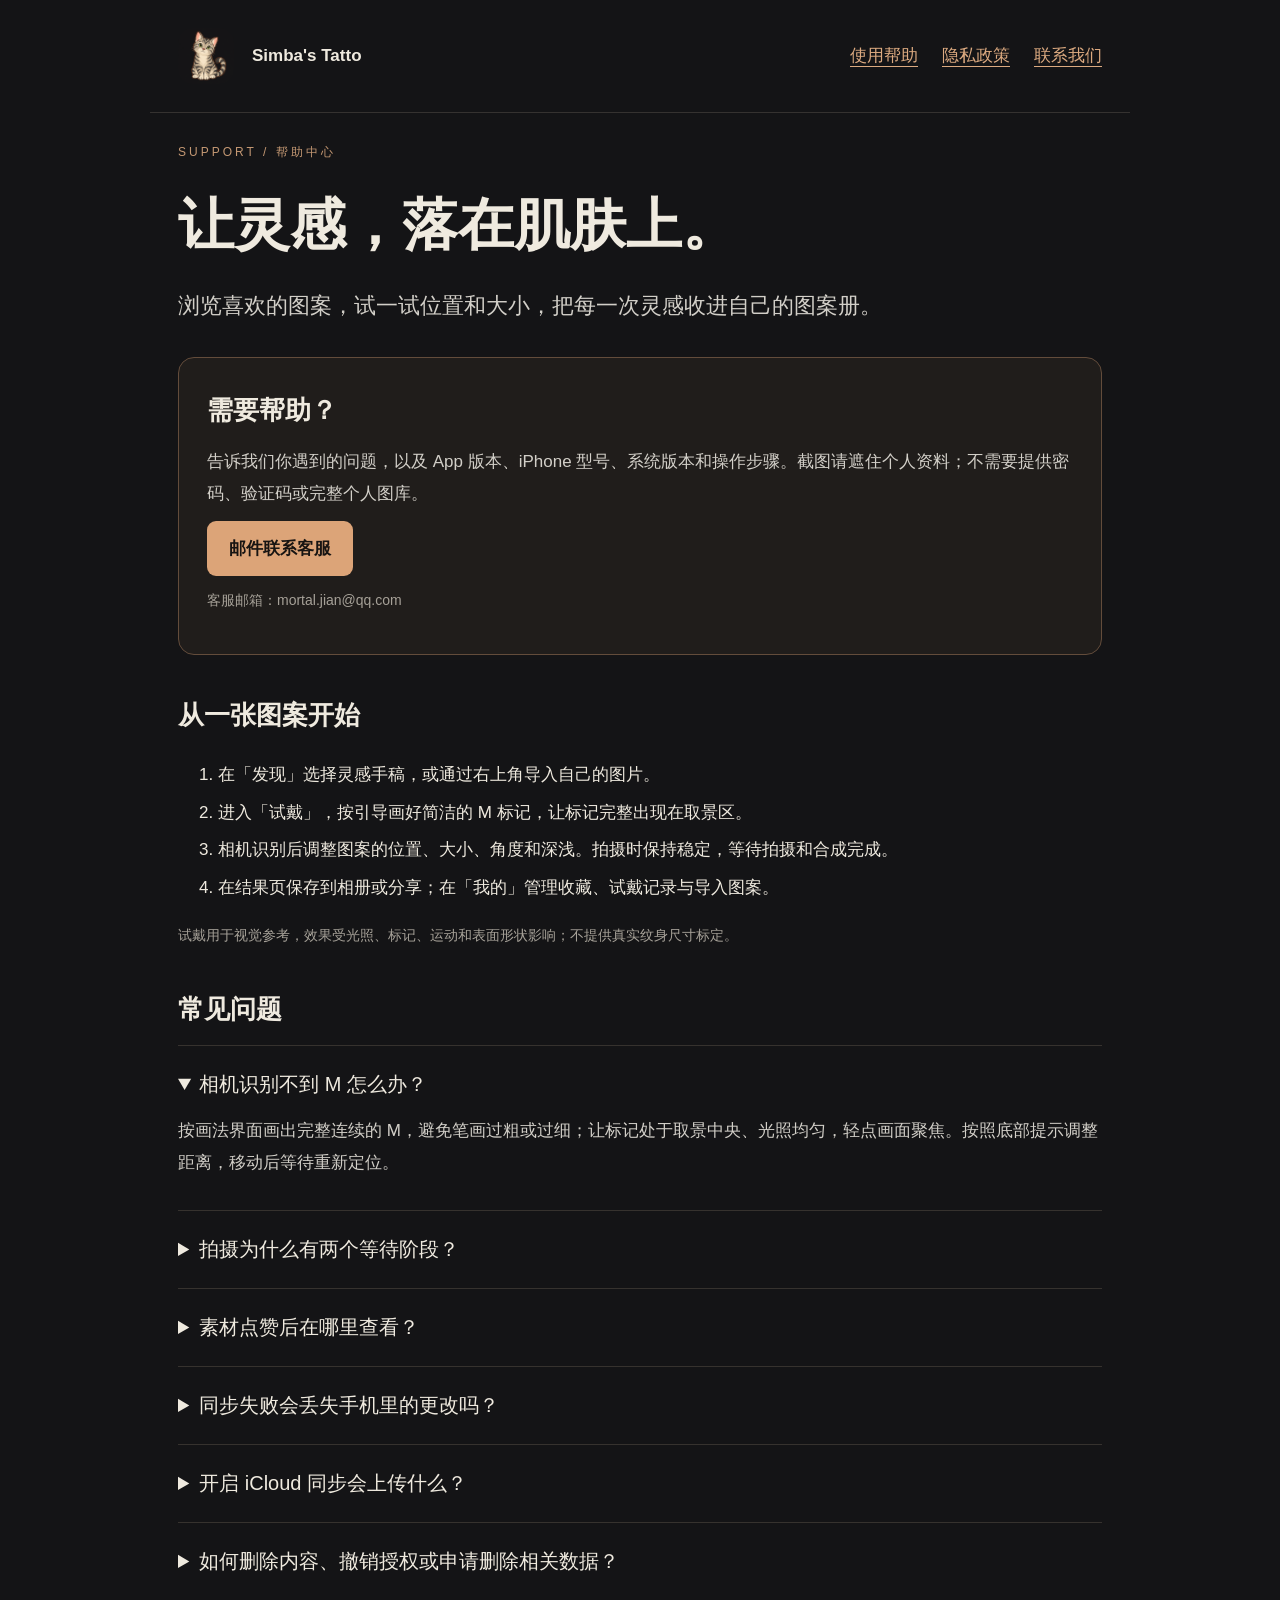
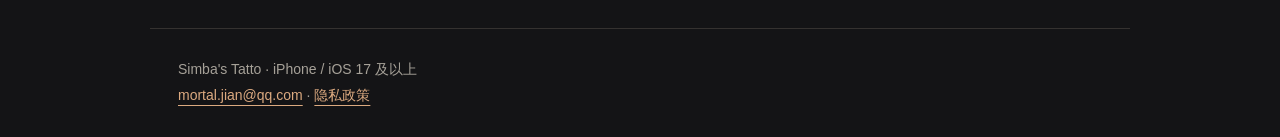
==== index.html @ 1a23ddd2 "Publish Simba's Tatto support and privacy pages for App Store review." ====
<!doctype html>
<html lang="zh-CN"><head><meta charset="utf-8"><meta name="viewport" content="width=device-width,initial-scale=1"><title>使用帮助 · Simba's Tatto</title><meta name="description" content="Simba's Tatto 的试戴帮助、图案管理、同步说明与客服联系方式。"><link rel="stylesheet" href="style.css"><link rel="icon" href="assets/icon.png"></head><body>
<header><img src="assets/icon.png" alt="Simba 狸花猫标志"><strong>Simba's Tatto</strong><nav aria-label="网站导航"><a href="index.html">使用帮助</a><a href="privacy.html">隐私政策</a><a href="mailto:mortal.jian@qq.com">联系我们</a></nav></header>
<main><div class="eyebrow">SUPPORT / 帮助中心</div><h1>让灵感，落在肌肤上。</h1><p class="lead">浏览喜欢的图案，试一试位置和大小，把每一次灵感收进自己的图案册。</p>
<div class="contact"><h2 style="margin-top:0">需要帮助？</h2><p>告诉我们你遇到的问题，以及 App 版本、iPhone 型号、系统版本和操作步骤。截图请遮住个人资料；不需要提供密码、验证码或完整个人图库。</p><a class="button" href="mailto:mortal.jian@qq.com?subject=Simba%27s%20Tatto%20使用反馈">邮件联系客服</a><p class="small">客服邮箱：mortal.jian@qq.com</p></div>
<h2>从一张图案开始</h2><ol><li>在「发现」选择灵感手稿，或通过右上角导入自己的图片。</li><li>进入「试戴」，按引导画好简洁的 M 标记，让标记完整出现在取景区。</li><li>相机识别后调整图案的位置、大小、角度和深浅。拍摄时保持稳定，等待拍摄和合成完成。</li><li>在结果页保存到相册或分享；在「我的」管理收藏、试戴记录与导入图案。</li></ol><p class="small">试戴用于视觉参考，效果受光照、标记、运动和表面形状影响；不提供真实纹身尺寸标定。</p>
<h2>常见问题</h2><div class="faq">
<details open><summary>相机识别不到 M 怎么办？</summary><p>按画法界面画出完整连续的 M，避免笔画过粗或过细；让标记处于取景中央、光照均匀，轻点画面聚焦。按照底部提示调整距离，移动后等待重新定位。</p></details>
<details><summary>拍摄为什么有两个等待阶段？</summary><p>「拍摄中」会取三张照片，请保持手机和标记稳定；「合成中」会处理图案效果。完成后进入结果页；如果出现失败提示，按提示重试。</p></details>
<details><summary>素材点赞后在哪里查看？</summary><p>点赞成功的素材会进入「我的 → 收藏图案」，与灵感手稿收藏一起展示。「我的图案」只显示你主动导入的图片。</p></details>
<details><summary>同步失败会丢失手机里的更改吗？</summary><p>失败时手机上的更改会保留。检查网络、App 的 Apple 登录以及手机的 iCloud 状态，再点「立即同步」。不同设备需使用匹配的账号并开启同步；暂停不会删除已经保存的内容。</p></details>
<details><summary>开启 iCloud 同步会上传什么？</summary><p>开启时会说明并确认收藏、导入图案、试戴照片与记录、Apple 提供的基本资料及小游戏最高分等内容的同步与管理员审核用途。素材浏览历史另按手机 iCloud 账号同步。详情请阅读<a href="privacy.html">隐私政策</a>。</p></details>
<details><summary>如何删除内容、撤销授权或申请删除相关数据？</summary><p>在 App 的图案或试戴记录列表长按删除；开启同步时，删除操作会同步到其他设备。你可以暂停同步或退出 App 登录，也可在 Apple 账号设置中撤销授权。暂停、退出、撤销授权或卸载不等于删除已有云端内容。如需申请查询、更正或删除由维护者处理的资料，请邮件联系。</p></details>
</div></main><footer>Simba's Tatto · iPhone / iOS 17 及以上<br><a href="mailto:mortal.jian@qq.com">mortal.jian@qq.com</a> · <a href="privacy.html">隐私政策</a></footer></body></html>
---- style.css ----
*{box-sizing:border-box}body{margin:0;background:#141416;color:#efeadf;font:17px/1.85 -apple-system,BlinkMacSystemFont,"PingFang SC",sans-serif}a{color:#dcaa80;text-underline-offset:5px}header,main,footer{max-width:980px;margin:auto;padding:28px}header{display:flex;gap:18px;align-items:center;border-bottom:1px solid #353230}header img{width:56px;height:56px;border-radius:14px}nav{margin-left:auto;display:flex;gap:24px}h1{font-size:clamp(34px,6vw,56px);line-height:1.2;margin:28px 0}h2{font-size:26px;margin:36px 0 12px}h3{font-size:19px}p{margin:12px 0;color:#d2cfc8}.eyebrow{font-size:12px;letter-spacing:3px;color:#c49873}.lead{font-size:22px;max-width:730px}.contact{border:1px solid #634c3b;background:#201d1b;padding:28px;border-radius:16px;margin:30px 0}.button{display:inline-block;background:#dca478;color:#171412;border-radius:9px;padding:12px 22px;text-decoration:none;font-weight:600}.faq details{border-top:1px solid #36322e;padding:20px 0}summary{cursor:pointer;font-size:20px}.small{font-size:14px;color:#a6a198}footer{border-top:1px solid #353230;font-size:14px;color:#a6a198}li{padding:3px 0}.contents{display:flex;gap:10px 22px;flex-wrap:wrap;margin:24px 0}section{scroll-margin-top:20px}@media(max-width:600px){header,main,footer{padding:22px}header{flex-wrap:wrap}nav{width:100%;margin:0}h1{font-size:36px}.contact{padding:22px}}
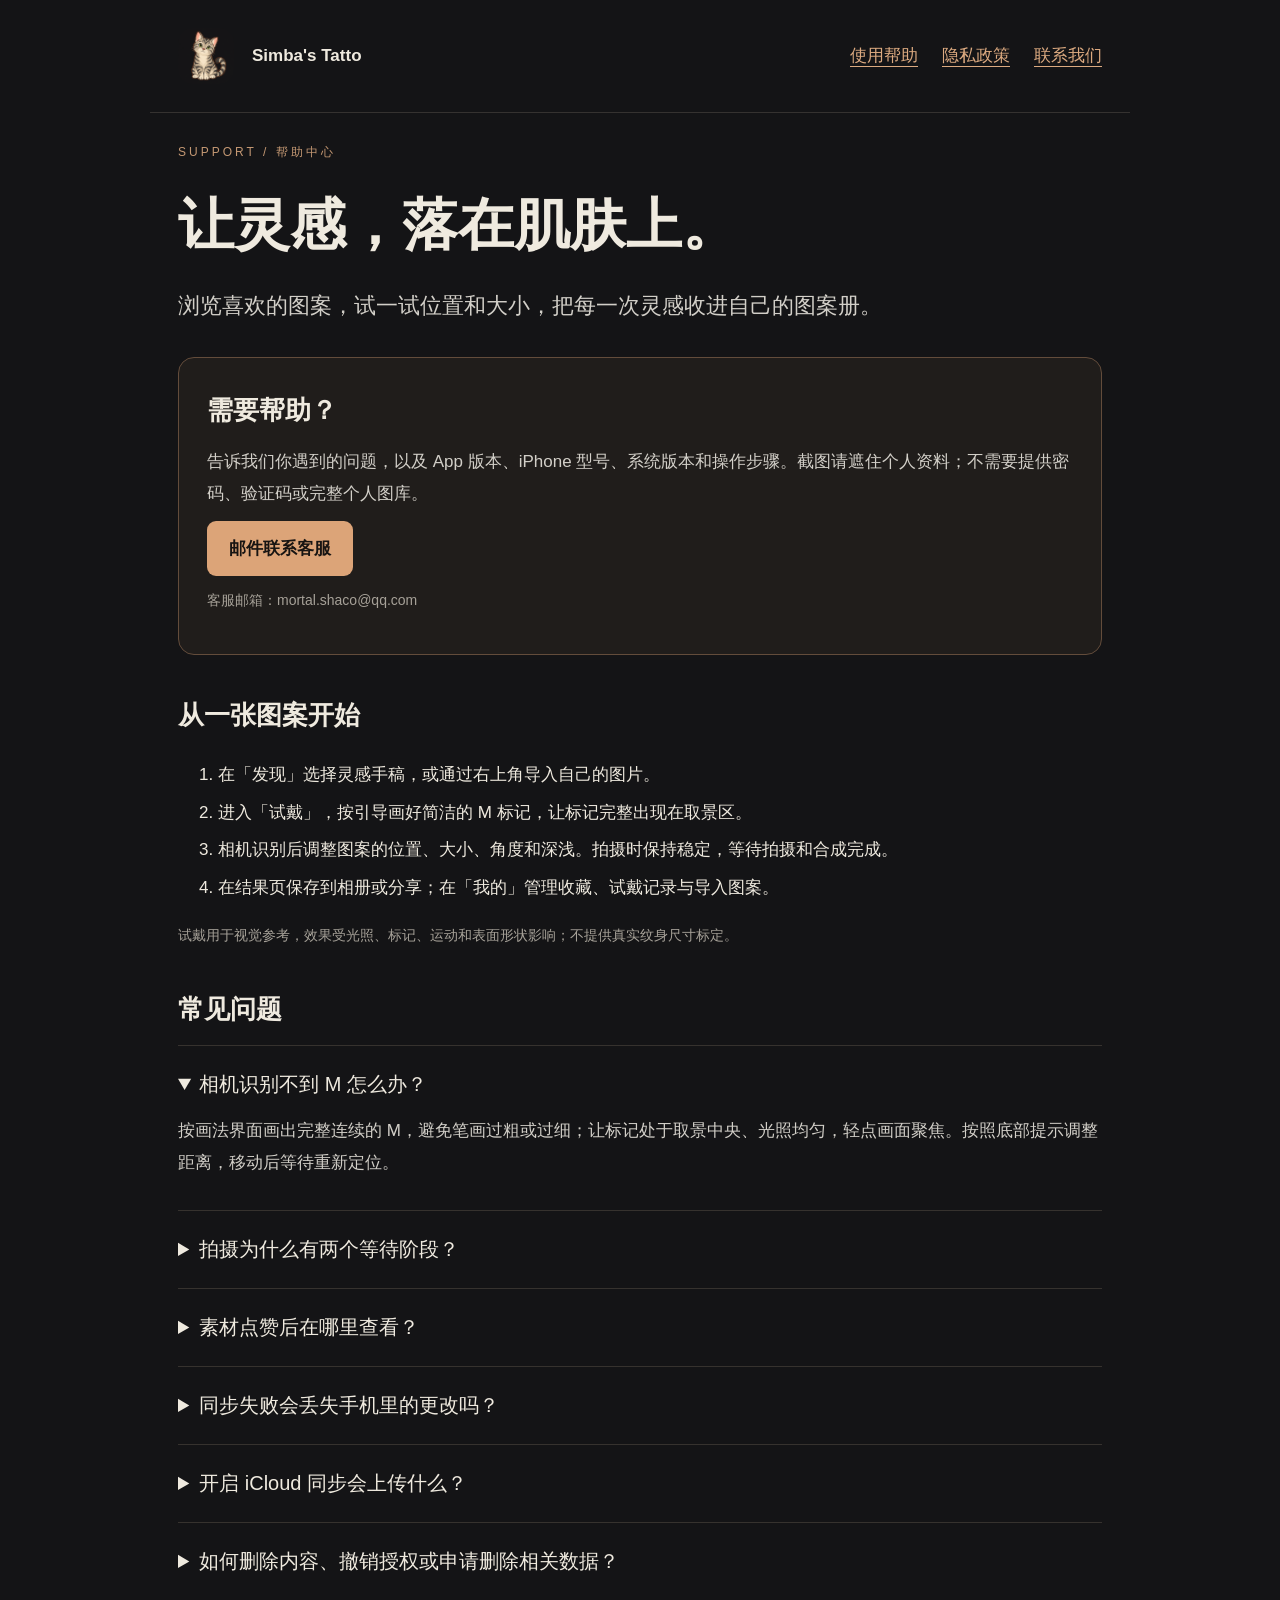
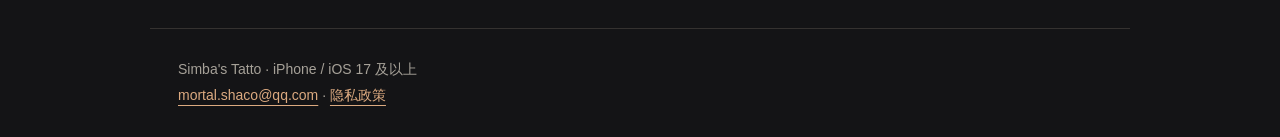
==== commit 6f2057bb: "Update support and privacy contact email" ====
--- a/index.html
+++ b/index.html
@@ -1,8 +1,8 @@
 <!doctype html>
 <html lang="zh-CN"><head><meta charset="utf-8"><meta name="viewport" content="width=device-width,initial-scale=1"><title>使用帮助 · Simba's Tatto</title><meta name="description" content="Simba's Tatto 的试戴帮助、图案管理、同步说明与客服联系方式。"><link rel="stylesheet" href="style.css"><link rel="icon" href="assets/icon.png"></head><body>
-<header><img src="assets/icon.png" alt="Simba 狸花猫标志"><strong>Simba's Tatto</strong><nav aria-label="网站导航"><a href="index.html">使用帮助</a><a href="privacy.html">隐私政策</a><a href="mailto:mortal.jian@qq.com">联系我们</a></nav></header>
+<header><img src="assets/icon.png" alt="Simba 狸花猫标志"><strong>Simba's Tatto</strong><nav aria-label="网站导航"><a href="index.html">使用帮助</a><a href="privacy.html">隐私政策</a><a href="mailto:mortal.shaco@qq.com">联系我们</a></nav></header>
 <main><div class="eyebrow">SUPPORT / 帮助中心</div><h1>让灵感，落在肌肤上。</h1><p class="lead">浏览喜欢的图案，试一试位置和大小，把每一次灵感收进自己的图案册。</p>
-<div class="contact"><h2 style="margin-top:0">需要帮助？</h2><p>告诉我们你遇到的问题，以及 App 版本、iPhone 型号、系统版本和操作步骤。截图请遮住个人资料；不需要提供密码、验证码或完整个人图库。</p><a class="button" href="mailto:mortal.jian@qq.com?subject=Simba%27s%20Tatto%20使用反馈">邮件联系客服</a><p class="small">客服邮箱：mortal.jian@qq.com</p></div>
+<div class="contact"><h2 style="margin-top:0">需要帮助？</h2><p>告诉我们你遇到的问题，以及 App 版本、iPhone 型号、系统版本和操作步骤。截图请遮住个人资料；不需要提供密码、验证码或完整个人图库。</p><a class="button" href="mailto:mortal.shaco@qq.com?subject=Simba%27s%20Tatto%20使用反馈">邮件联系客服</a><p class="small">客服邮箱：mortal.shaco@qq.com</p></div>
 <h2>从一张图案开始</h2><ol><li>在「发现」选择灵感手稿，或通过右上角导入自己的图片。</li><li>进入「试戴」，按引导画好简洁的 M 标记，让标记完整出现在取景区。</li><li>相机识别后调整图案的位置、大小、角度和深浅。拍摄时保持稳定，等待拍摄和合成完成。</li><li>在结果页保存到相册或分享；在「我的」管理收藏、试戴记录与导入图案。</li></ol><p class="small">试戴用于视觉参考，效果受光照、标记、运动和表面形状影响；不提供真实纹身尺寸标定。</p>
 <h2>常见问题</h2><div class="faq">
 <details open><summary>相机识别不到 M 怎么办？</summary><p>按画法界面画出完整连续的 M，避免笔画过粗或过细；让标记处于取景中央、光照均匀，轻点画面聚焦。按照底部提示调整距离，移动后等待重新定位。</p></details>
@@ -11,4 +11,4 @@
 <details><summary>同步失败会丢失手机里的更改吗？</summary><p>失败时手机上的更改会保留。检查网络、App 的 Apple 登录以及手机的 iCloud 状态，再点「立即同步」。不同设备需使用匹配的账号并开启同步；暂停不会删除已经保存的内容。</p></details>
 <details><summary>开启 iCloud 同步会上传什么？</summary><p>开启时会说明并确认收藏、导入图案、试戴照片与记录、Apple 提供的基本资料及小游戏最高分等内容的同步与管理员审核用途。素材浏览历史另按手机 iCloud 账号同步。详情请阅读<a href="privacy.html">隐私政策</a>。</p></details>
 <details><summary>如何删除内容、撤销授权或申请删除相关数据？</summary><p>在 App 的图案或试戴记录列表长按删除；开启同步时，删除操作会同步到其他设备。你可以暂停同步或退出 App 登录，也可在 Apple 账号设置中撤销授权。暂停、退出、撤销授权或卸载不等于删除已有云端内容。如需申请查询、更正或删除由维护者处理的资料，请邮件联系。</p></details>
-</div></main><footer>Simba's Tatto · iPhone / iOS 17 及以上<br><a href="mailto:mortal.jian@qq.com">mortal.jian@qq.com</a> · <a href="privacy.html">隐私政策</a></footer></body></html>
+</div></main><footer>Simba's Tatto · iPhone / iOS 17 及以上<br><a href="mailto:mortal.shaco@qq.com">mortal.shaco@qq.com</a> · <a href="privacy.html">隐私政策</a></footer></body></html>
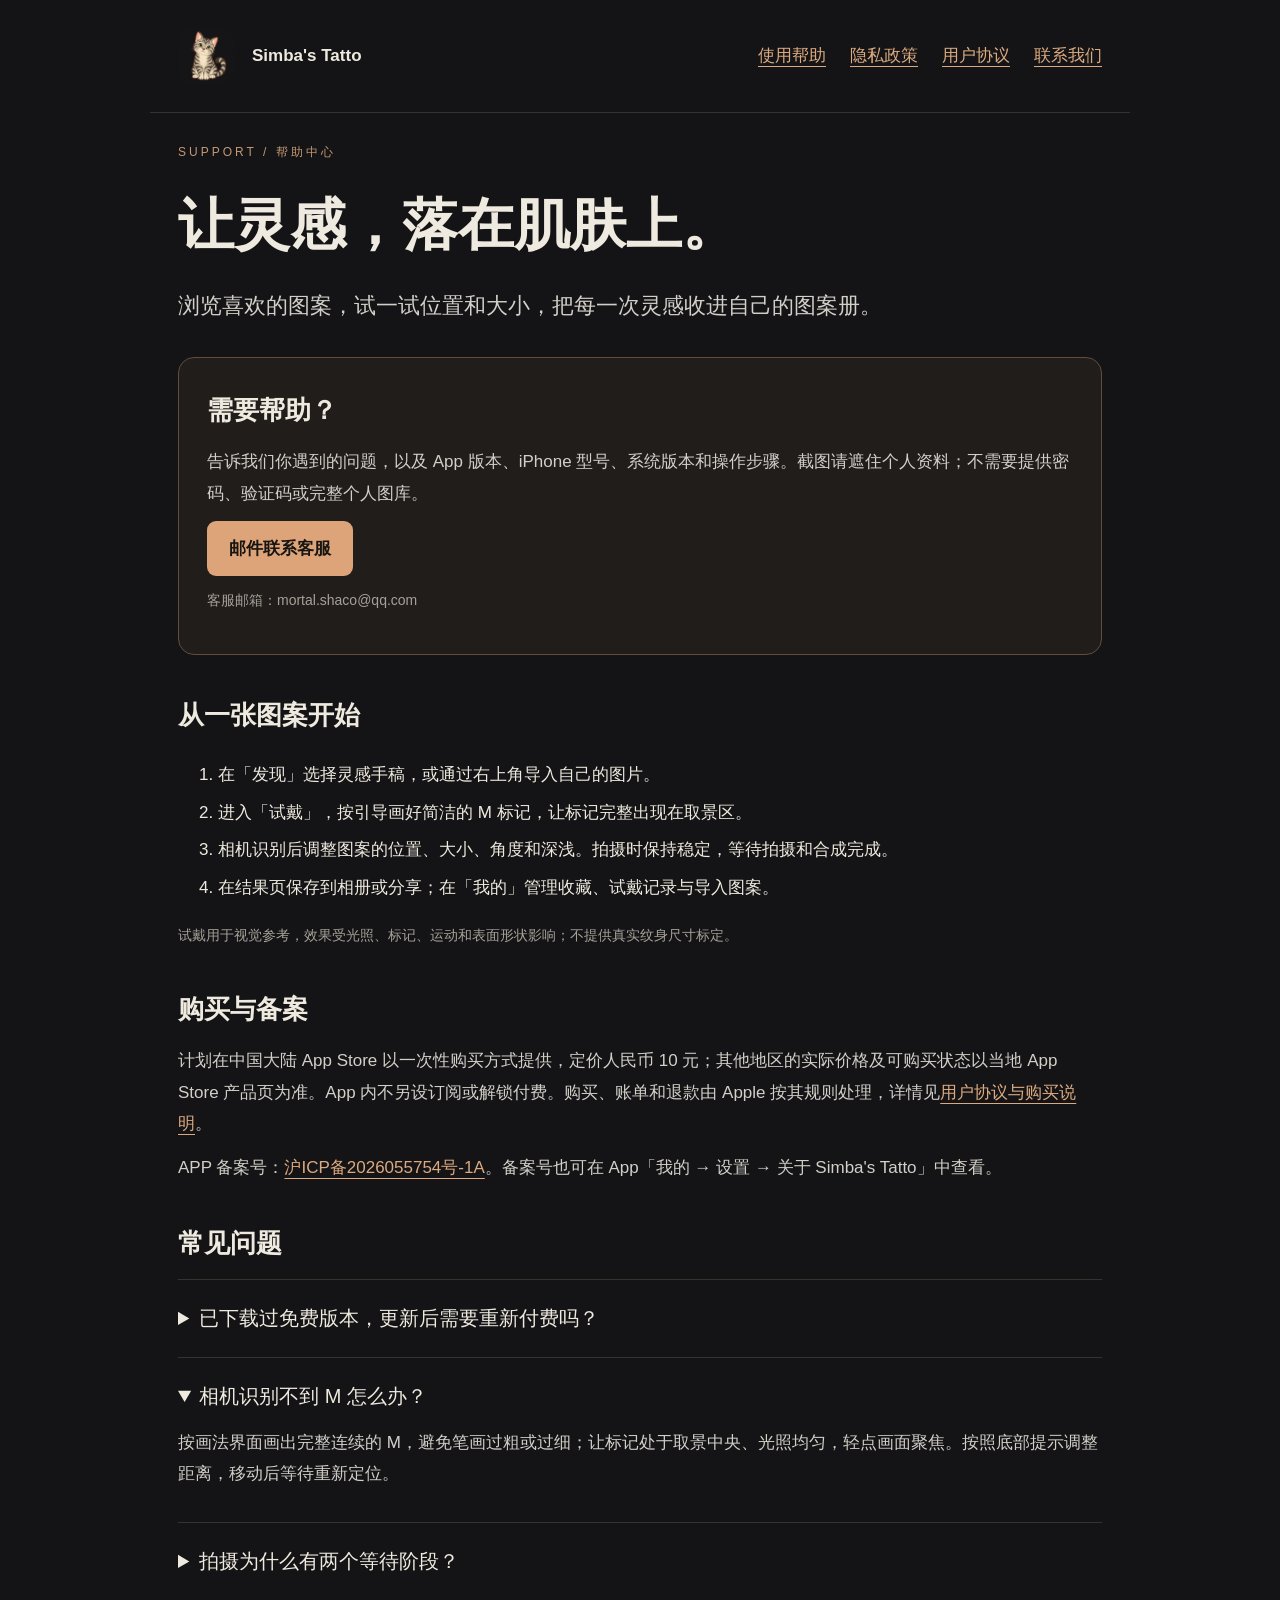
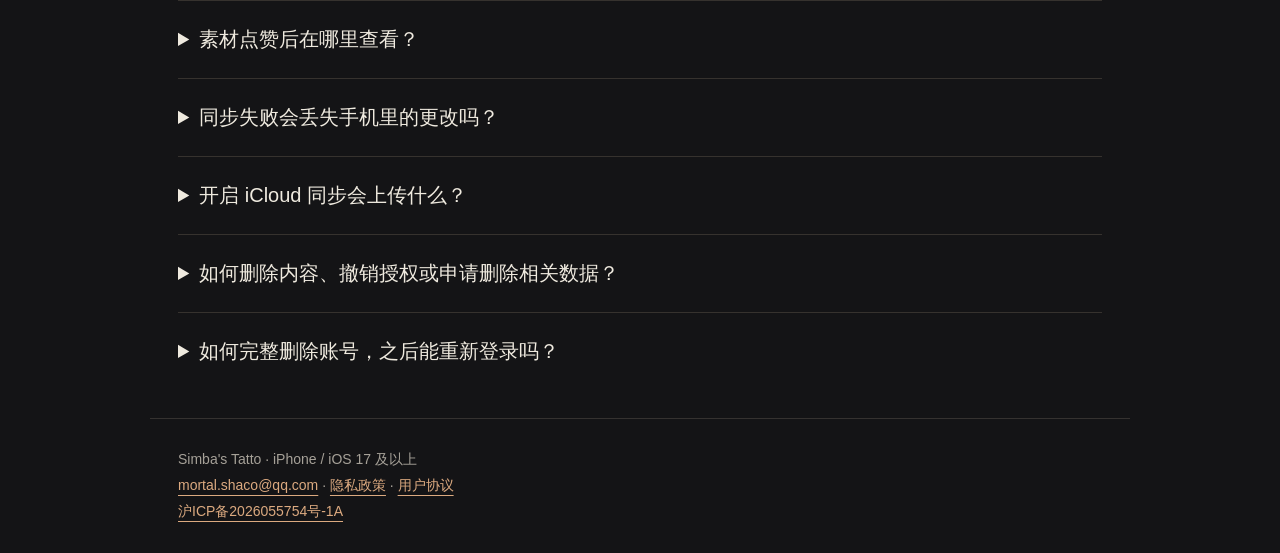
==== commit 3bfe6c50: "Publish ICP filing and purchase terms" ====
--- a/index.html
+++ b/index.html
@@ -1,14 +1,16 @@
 <!doctype html>
 <html lang="zh-CN"><head><meta charset="utf-8"><meta name="viewport" content="width=device-width,initial-scale=1"><title>使用帮助 · Simba's Tatto</title><meta name="description" content="Simba's Tatto 的试戴帮助、图案管理、同步说明与客服联系方式。"><link rel="stylesheet" href="style.css"><link rel="icon" href="assets/icon.png"></head><body>
-<header><img src="assets/icon.png" alt="Simba 狸花猫标志"><strong>Simba's Tatto</strong><nav aria-label="网站导航"><a href="index.html">使用帮助</a><a href="privacy.html">隐私政策</a><a href="mailto:mortal.shaco@qq.com">联系我们</a></nav></header>
+<header><img src="assets/icon.png" alt="Simba 狸花猫标志"><strong>Simba's Tatto</strong><nav aria-label="网站导航"><a href="index.html">使用帮助</a><a href="privacy.html">隐私政策</a><a href="terms.html">用户协议</a><a href="mailto:mortal.shaco@qq.com">联系我们</a></nav></header>
 <main><div class="eyebrow">SUPPORT / 帮助中心</div><h1>让灵感，落在肌肤上。</h1><p class="lead">浏览喜欢的图案，试一试位置和大小，把每一次灵感收进自己的图案册。</p>
 <div class="contact"><h2 style="margin-top:0">需要帮助？</h2><p>告诉我们你遇到的问题，以及 App 版本、iPhone 型号、系统版本和操作步骤。截图请遮住个人资料；不需要提供密码、验证码或完整个人图库。</p><a class="button" href="mailto:mortal.shaco@qq.com?subject=Simba%27s%20Tatto%20使用反馈">邮件联系客服</a><p class="small">客服邮箱：mortal.shaco@qq.com</p></div>
 <h2>从一张图案开始</h2><ol><li>在「发现」选择灵感手稿，或通过右上角导入自己的图片。</li><li>进入「试戴」，按引导画好简洁的 M 标记，让标记完整出现在取景区。</li><li>相机识别后调整图案的位置、大小、角度和深浅。拍摄时保持稳定，等待拍摄和合成完成。</li><li>在结果页保存到相册或分享；在「我的」管理收藏、试戴记录与导入图案。</li></ol><p class="small">试戴用于视觉参考，效果受光照、标记、运动和表面形状影响；不提供真实纹身尺寸标定。</p>
+<h2>购买与备案</h2><p>计划在中国大陆 App Store 以一次性购买方式提供，定价人民币 10 元；其他地区的实际价格及可购买状态以当地 App Store 产品页为准。App 内不另设订阅或解锁付费。购买、账单和退款由 Apple 按其规则处理，详情见<a href="terms.html">用户协议与购买说明</a>。</p><p>APP 备案号：<a href="https://beian.miit.gov.cn/" rel="noreferrer">沪ICP备2026055754号-1A</a>。备案号也可在 App「我的 → 设置 → 关于 Simba's Tatto」中查看。</p>
 <h2>常见问题</h2><div class="faq">
+<details><summary>已下载过免费版本，更新后需要重新付费吗？</summary><p>已有下载记录的账号能否重新下载及其价格由 App Store 按该账号的购买记录和平台规则显示；应用内不另行收费，也不自行收取付款信息。请以 App Store 实际页面及 Apple 购买记录为准。</p></details>
 <details open><summary>相机识别不到 M 怎么办？</summary><p>按画法界面画出完整连续的 M，避免笔画过粗或过细；让标记处于取景中央、光照均匀，轻点画面聚焦。按照底部提示调整距离，移动后等待重新定位。</p></details>
 <details><summary>拍摄为什么有两个等待阶段？</summary><p>「拍摄中」会取三张照片，请保持手机和标记稳定；「合成中」会处理图案效果。完成后进入结果页；如果出现失败提示，按提示重试。</p></details>
 <details><summary>素材点赞后在哪里查看？</summary><p>点赞成功的素材会进入「我的 → 收藏图案」，与灵感手稿收藏一起展示。「我的图案」只显示你主动导入的图片。</p></details>
 <details><summary>同步失败会丢失手机里的更改吗？</summary><p>失败时手机上的更改会保留。检查网络、App 的 Apple 登录以及手机的 iCloud 状态，再点「立即同步」。不同设备需使用匹配的账号并开启同步；暂停不会删除已经保存的内容。</p></details>
 <details><summary>开启 iCloud 同步会上传什么？</summary><p>开启时会说明并确认收藏、导入图案、试戴照片与记录、Apple 提供的基本资料及小游戏最高分等内容的同步与管理员审核用途。素材浏览历史另按手机 iCloud 账号同步。详情请阅读<a href="privacy.html">隐私政策</a>。</p></details>
 <details><summary>如何删除内容、撤销授权或申请删除相关数据？</summary><p>在 App 的图案或试戴记录列表长按删除；开启同步时，删除操作会同步到其他设备。你可以暂停同步或退出 App 登录，也可在 Apple 账号设置中撤销授权。暂停、退出、撤销授权或卸载不等于删除已有云端内容。如需申请查询、更正或删除由维护者处理的资料，请邮件联系。</p></details>
-</div></main><footer>Simba's Tatto · iPhone / iOS 17 及以上<br><a href="mailto:mortal.shaco@qq.com">mortal.shaco@qq.com</a> · <a href="privacy.html">隐私政策</a></footer></body></html>
+<details><summary>如何完整删除账号，之后能重新登录吗？</summary><p>后续包含该功能的新构建提供「账号与同步 → 删除账号与全部数据」；已上传1.0.8包尚不包含。阅读范围并确认后分步清理本机、当前应用/云环境本人云端与后台数据，失败保留重试入口，后台确认前不会显示完成。完成后可使用同一 Apple 账号重新原生登录空账号，数据无法恢复；后台只保留最小注销历史。系统 Apple 授权需在设置中单独停止。处理问题可联系 mortal.shaco@qq.com。</p></details></div></main><footer>Simba's Tatto · iPhone / iOS 17 及以上<br><a href="mailto:mortal.shaco@qq.com">mortal.shaco@qq.com</a> · <a href="privacy.html">隐私政策</a> · <a href="terms.html">用户协议</a><br><a href="https://beian.miit.gov.cn/" rel="noreferrer">沪ICP备2026055754号-1A</a></footer></body></html>
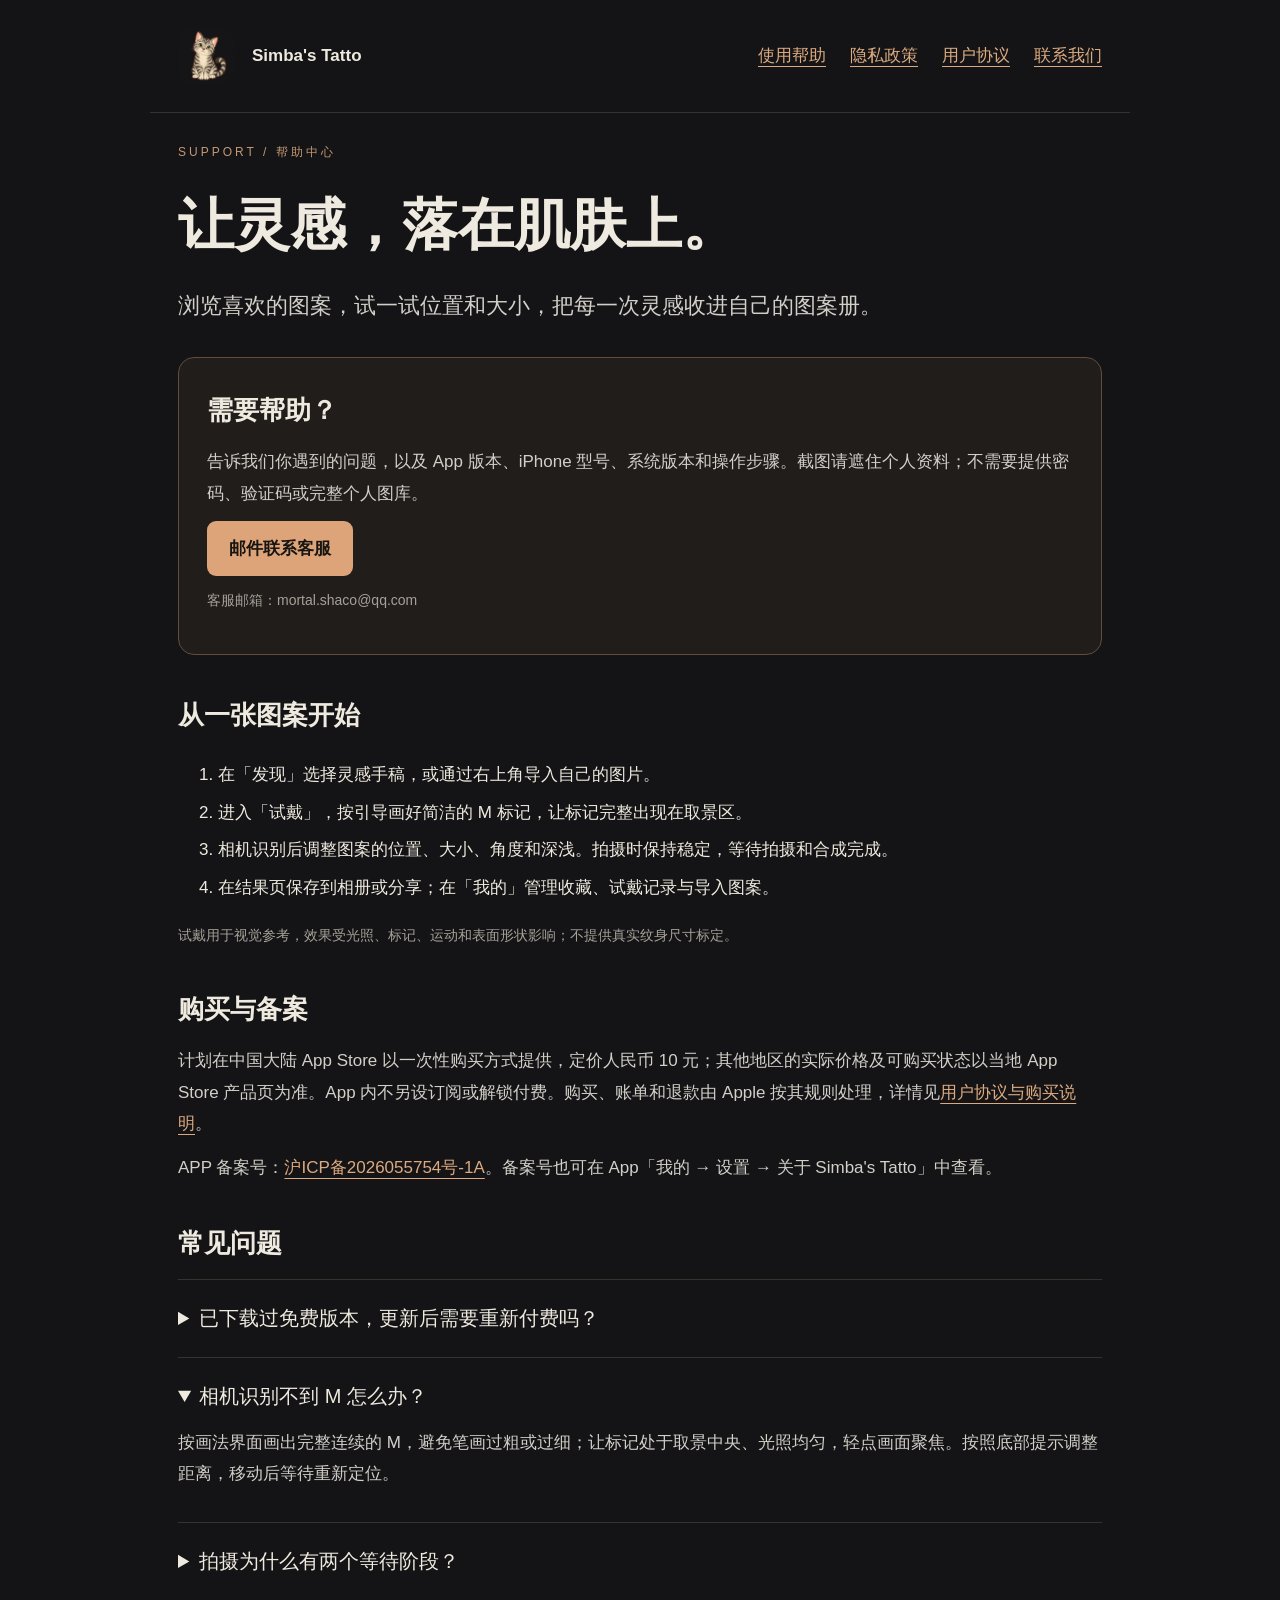
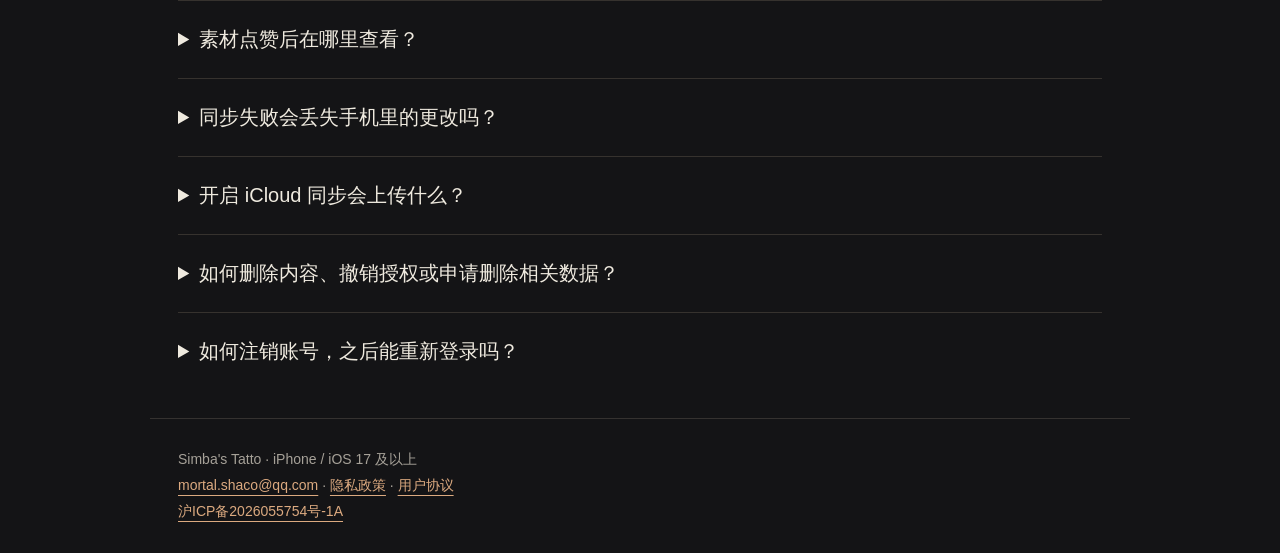
==== commit aa8fd272: "Update account cancellation guidance" ====
--- a/index.html
+++ b/index.html
@@ -13,4 +13,4 @@
 <details><summary>同步失败会丢失手机里的更改吗？</summary><p>失败时手机上的更改会保留。检查网络、App 的 Apple 登录以及手机的 iCloud 状态，再点「立即同步」。不同设备需使用匹配的账号并开启同步；暂停不会删除已经保存的内容。</p></details>
 <details><summary>开启 iCloud 同步会上传什么？</summary><p>开启时会说明并确认收藏、导入图案、试戴照片与记录、Apple 提供的基本资料及小游戏最高分等内容的同步与管理员审核用途。素材浏览历史另按手机 iCloud 账号同步。详情请阅读<a href="privacy.html">隐私政策</a>。</p></details>
 <details><summary>如何删除内容、撤销授权或申请删除相关数据？</summary><p>在 App 的图案或试戴记录列表长按删除；开启同步时，删除操作会同步到其他设备。你可以暂停同步或退出 App 登录，也可在 Apple 账号设置中撤销授权。暂停、退出、撤销授权或卸载不等于删除已有云端内容。如需申请查询、更正或删除由维护者处理的资料，请邮件联系。</p></details>
-<details><summary>如何完整删除账号，之后能重新登录吗？</summary><p>后续包含该功能的新构建提供「账号与同步 → 删除账号与全部数据」；已上传1.0.8包尚不包含。阅读范围并确认后分步清理本机、当前应用/云环境本人云端与后台数据，失败保留重试入口，后台确认前不会显示完成。完成后可使用同一 Apple 账号重新原生登录空账号，数据无法恢复；后台只保留最小注销历史。系统 Apple 授权需在设置中单独停止。处理问题可联系 mortal.shaco@qq.com。</p></details></div></main><footer>Simba's Tatto · iPhone / iOS 17 及以上<br><a href="mailto:mortal.shaco@qq.com">mortal.shaco@qq.com</a> · <a href="privacy.html">隐私政策</a> · <a href="terms.html">用户协议</a><br><a href="https://beian.miit.gov.cn/" rel="noreferrer">沪ICP备2026055754号-1A</a></footer></body></html>
+<details><summary>如何注销账号，之后能重新登录吗？</summary><p>后续包含该功能的新构建提供「账号与同步 → 注销账号」；已上传1.0.8包尚不包含。阅读范围并勾选确认后分步清理本机、当前应用/云环境本人云端与后台数据，失败保留重试入口，后台确认前不会显示完成。完成后可使用同一 Apple 账号重新原生登录空账号；本机旧缓存清理期间显示“准备新账号”，不会重启注销。数据无法恢复；后台只保留最小注销历史。系统 Apple 授权需在设置中单独停止。处理问题可联系 mortal.shaco@qq.com。</p></details></div></main><footer>Simba's Tatto · iPhone / iOS 17 及以上<br><a href="mailto:mortal.shaco@qq.com">mortal.shaco@qq.com</a> · <a href="privacy.html">隐私政策</a> · <a href="terms.html">用户协议</a><br><a href="https://beian.miit.gov.cn/" rel="noreferrer">沪ICP备2026055754号-1A</a></footer></body></html>
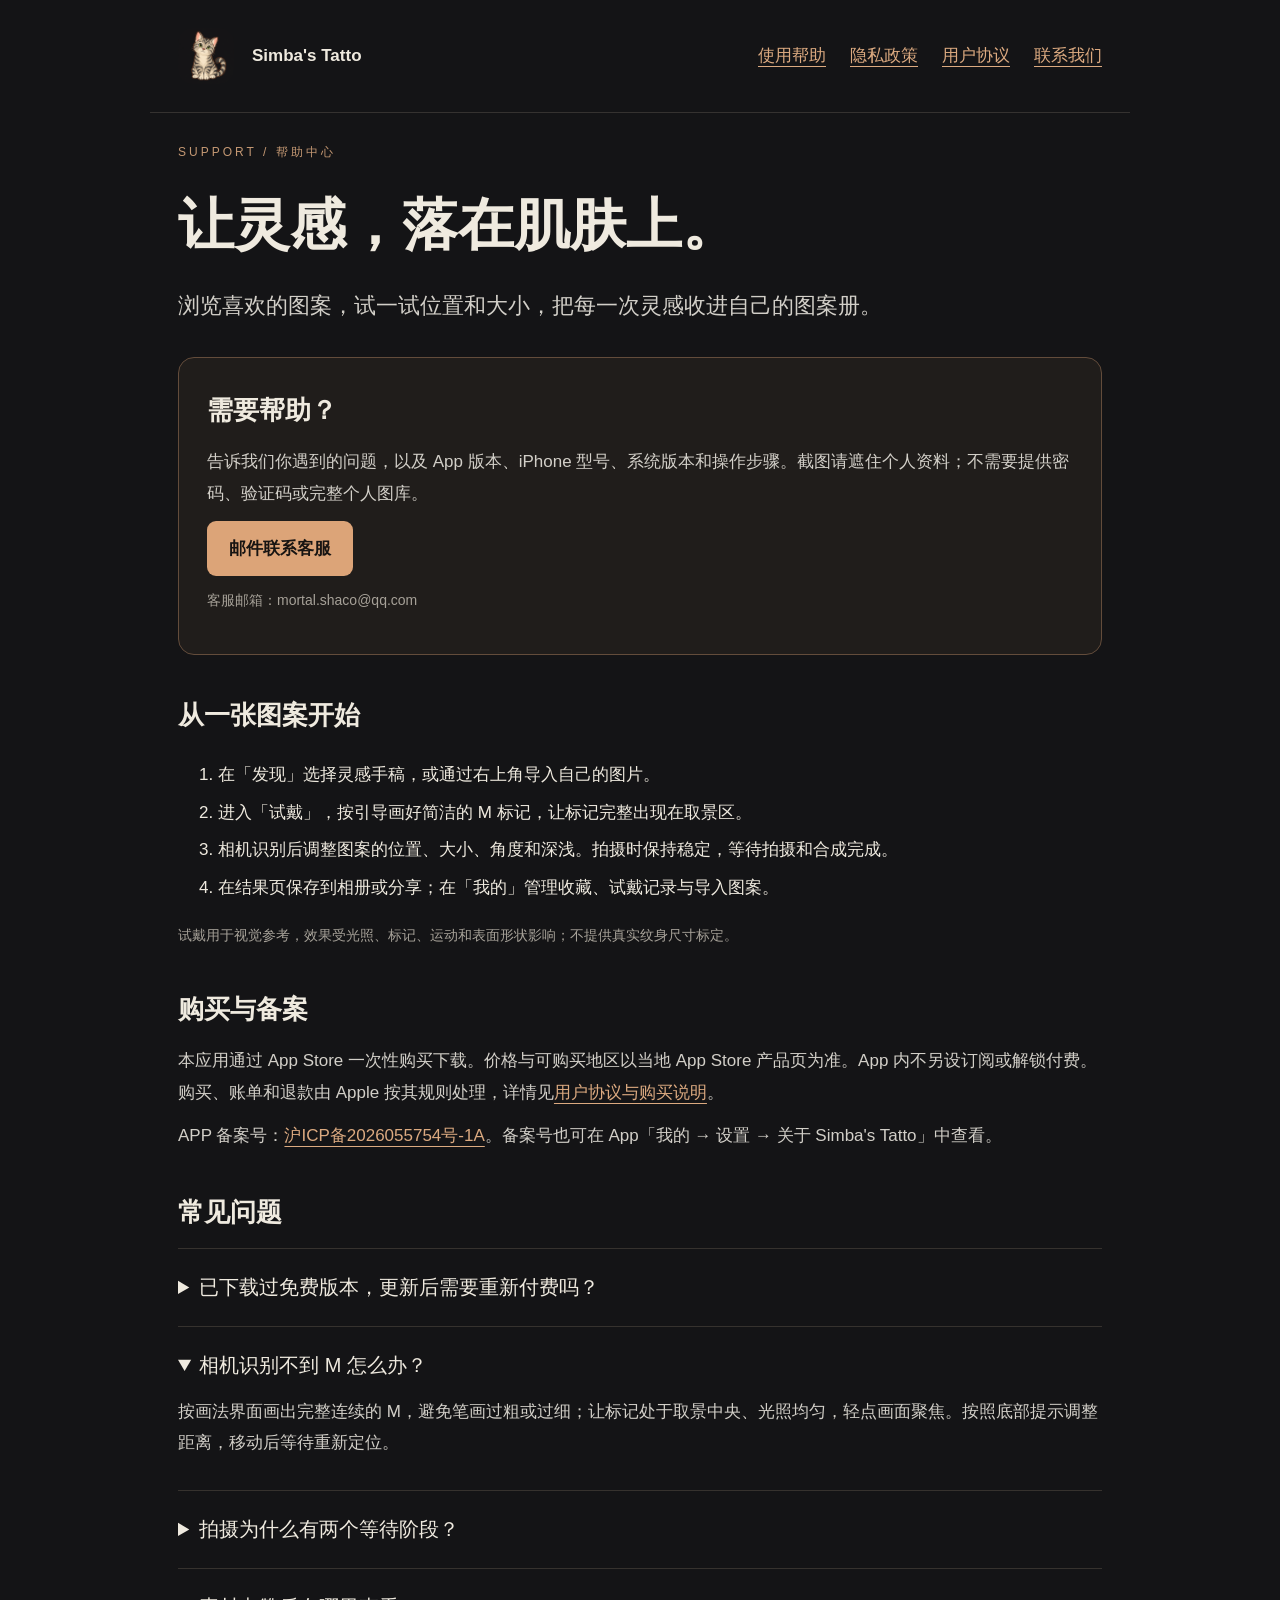
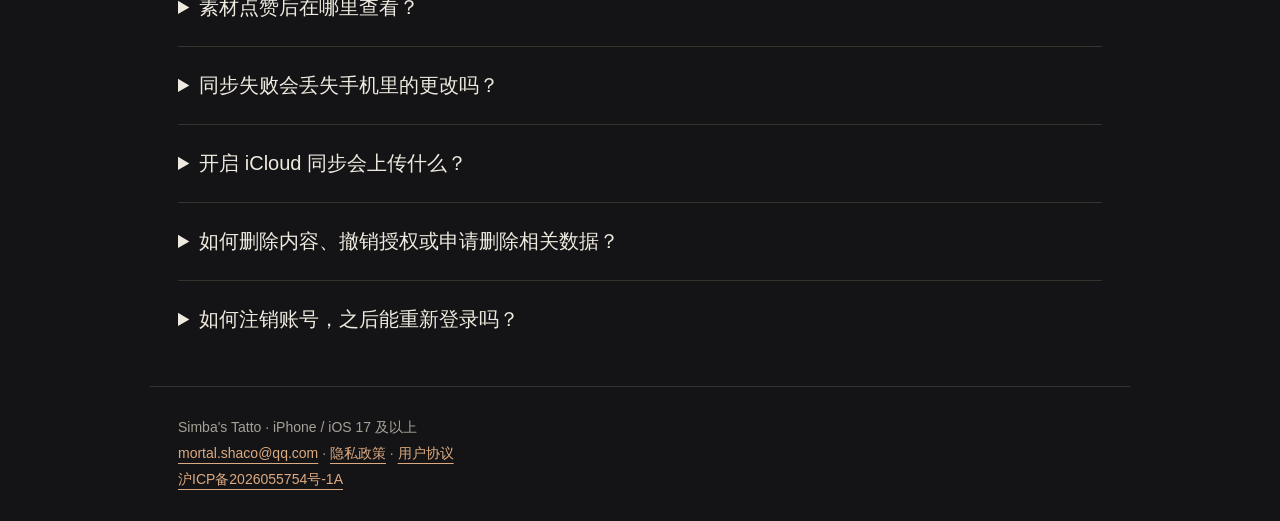
==== commit 4151fb66: "更新购买、隐私与账号注销说明" ====
--- a/index.html
+++ b/index.html
@@ -4,7 +4,7 @@
 <main><div class="eyebrow">SUPPORT / 帮助中心</div><h1>让灵感，落在肌肤上。</h1><p class="lead">浏览喜欢的图案，试一试位置和大小，把每一次灵感收进自己的图案册。</p>
 <div class="contact"><h2 style="margin-top:0">需要帮助？</h2><p>告诉我们你遇到的问题，以及 App 版本、iPhone 型号、系统版本和操作步骤。截图请遮住个人资料；不需要提供密码、验证码或完整个人图库。</p><a class="button" href="mailto:mortal.shaco@qq.com?subject=Simba%27s%20Tatto%20使用反馈">邮件联系客服</a><p class="small">客服邮箱：mortal.shaco@qq.com</p></div>
 <h2>从一张图案开始</h2><ol><li>在「发现」选择灵感手稿，或通过右上角导入自己的图片。</li><li>进入「试戴」，按引导画好简洁的 M 标记，让标记完整出现在取景区。</li><li>相机识别后调整图案的位置、大小、角度和深浅。拍摄时保持稳定，等待拍摄和合成完成。</li><li>在结果页保存到相册或分享；在「我的」管理收藏、试戴记录与导入图案。</li></ol><p class="small">试戴用于视觉参考，效果受光照、标记、运动和表面形状影响；不提供真实纹身尺寸标定。</p>
-<h2>购买与备案</h2><p>计划在中国大陆 App Store 以一次性购买方式提供，定价人民币 10 元；其他地区的实际价格及可购买状态以当地 App Store 产品页为准。App 内不另设订阅或解锁付费。购买、账单和退款由 Apple 按其规则处理，详情见<a href="terms.html">用户协议与购买说明</a>。</p><p>APP 备案号：<a href="https://beian.miit.gov.cn/" rel="noreferrer">沪ICP备2026055754号-1A</a>。备案号也可在 App「我的 → 设置 → 关于 Simba's Tatto」中查看。</p>
+<h2>购买与备案</h2><p>本应用通过 App Store 一次性购买下载。价格与可购买地区以当地 App Store 产品页为准。App 内不另设订阅或解锁付费。购买、账单和退款由 Apple 按其规则处理，详情见<a href="terms.html">用户协议与购买说明</a>。</p><p>APP 备案号：<a href="https://beian.miit.gov.cn/" rel="noreferrer">沪ICP备2026055754号-1A</a>。备案号也可在 App「我的 → 设置 → 关于 Simba's Tatto」中查看。</p>
 <h2>常见问题</h2><div class="faq">
 <details><summary>已下载过免费版本，更新后需要重新付费吗？</summary><p>已有下载记录的账号能否重新下载及其价格由 App Store 按该账号的购买记录和平台规则显示；应用内不另行收费，也不自行收取付款信息。请以 App Store 实际页面及 Apple 购买记录为准。</p></details>
 <details open><summary>相机识别不到 M 怎么办？</summary><p>按画法界面画出完整连续的 M，避免笔画过粗或过细；让标记处于取景中央、光照均匀，轻点画面聚焦。按照底部提示调整距离，移动后等待重新定位。</p></details>
@@ -13,4 +13,4 @@
 <details><summary>同步失败会丢失手机里的更改吗？</summary><p>失败时手机上的更改会保留。检查网络、App 的 Apple 登录以及手机的 iCloud 状态，再点「立即同步」。不同设备需使用匹配的账号并开启同步；暂停不会删除已经保存的内容。</p></details>
 <details><summary>开启 iCloud 同步会上传什么？</summary><p>开启时会说明并确认收藏、导入图案、试戴照片与记录、Apple 提供的基本资料及小游戏最高分等内容的同步与管理员审核用途。素材浏览历史另按手机 iCloud 账号同步。详情请阅读<a href="privacy.html">隐私政策</a>。</p></details>
 <details><summary>如何删除内容、撤销授权或申请删除相关数据？</summary><p>在 App 的图案或试戴记录列表长按删除；开启同步时，删除操作会同步到其他设备。你可以暂停同步或退出 App 登录，也可在 Apple 账号设置中撤销授权。暂停、退出、撤销授权或卸载不等于删除已有云端内容。如需申请查询、更正或删除由维护者处理的资料，请邮件联系。</p></details>
-<details><summary>如何注销账号，之后能重新登录吗？</summary><p>后续包含该功能的新构建提供「账号与同步 → 注销账号」；已上传1.0.8包尚不包含。阅读范围并勾选确认后分步清理本机、当前应用/云环境本人云端与后台数据，失败保留重试入口，后台确认前不会显示完成。完成后可使用同一 Apple 账号重新原生登录空账号；本机旧缓存清理期间显示“准备新账号”，不会重启注销。数据无法恢复；后台只保留最小注销历史。系统 Apple 授权需在设置中单独停止。处理问题可联系 mortal.shaco@qq.com。</p></details></div></main><footer>Simba's Tatto · iPhone / iOS 17 及以上<br><a href="mailto:mortal.shaco@qq.com">mortal.shaco@qq.com</a> · <a href="privacy.html">隐私政策</a> · <a href="terms.html">用户协议</a><br><a href="https://beian.miit.gov.cn/" rel="noreferrer">沪ICP备2026055754号-1A</a></footer></body></html>
+<details><summary>如何注销账号，之后能重新登录吗？</summary><p>在支持账号注销的版本中，登录后打开「我的 → 设置 → 账号与同步 → 注销账号」。阅读范围并勾选确认后分步清理本机、当前应用/云环境本人云端与后台数据，失败保留重试入口，后台确认前不会显示完成。完成后可使用同一 Apple 账号重新原生登录空账号；本机旧缓存清理期间显示“准备新账号”，不会重启注销。数据无法恢复；后台只保留最小注销历史。系统 Apple 授权需在设置中单独停止。处理问题可联系 mortal.shaco@qq.com。</p></details></div></main><footer>Simba's Tatto · iPhone / iOS 17 及以上<br><a href="mailto:mortal.shaco@qq.com">mortal.shaco@qq.com</a> · <a href="privacy.html">隐私政策</a> · <a href="terms.html">用户协议</a><br><a href="https://beian.miit.gov.cn/" rel="noreferrer">沪ICP备2026055754号-1A</a></footer></body></html>
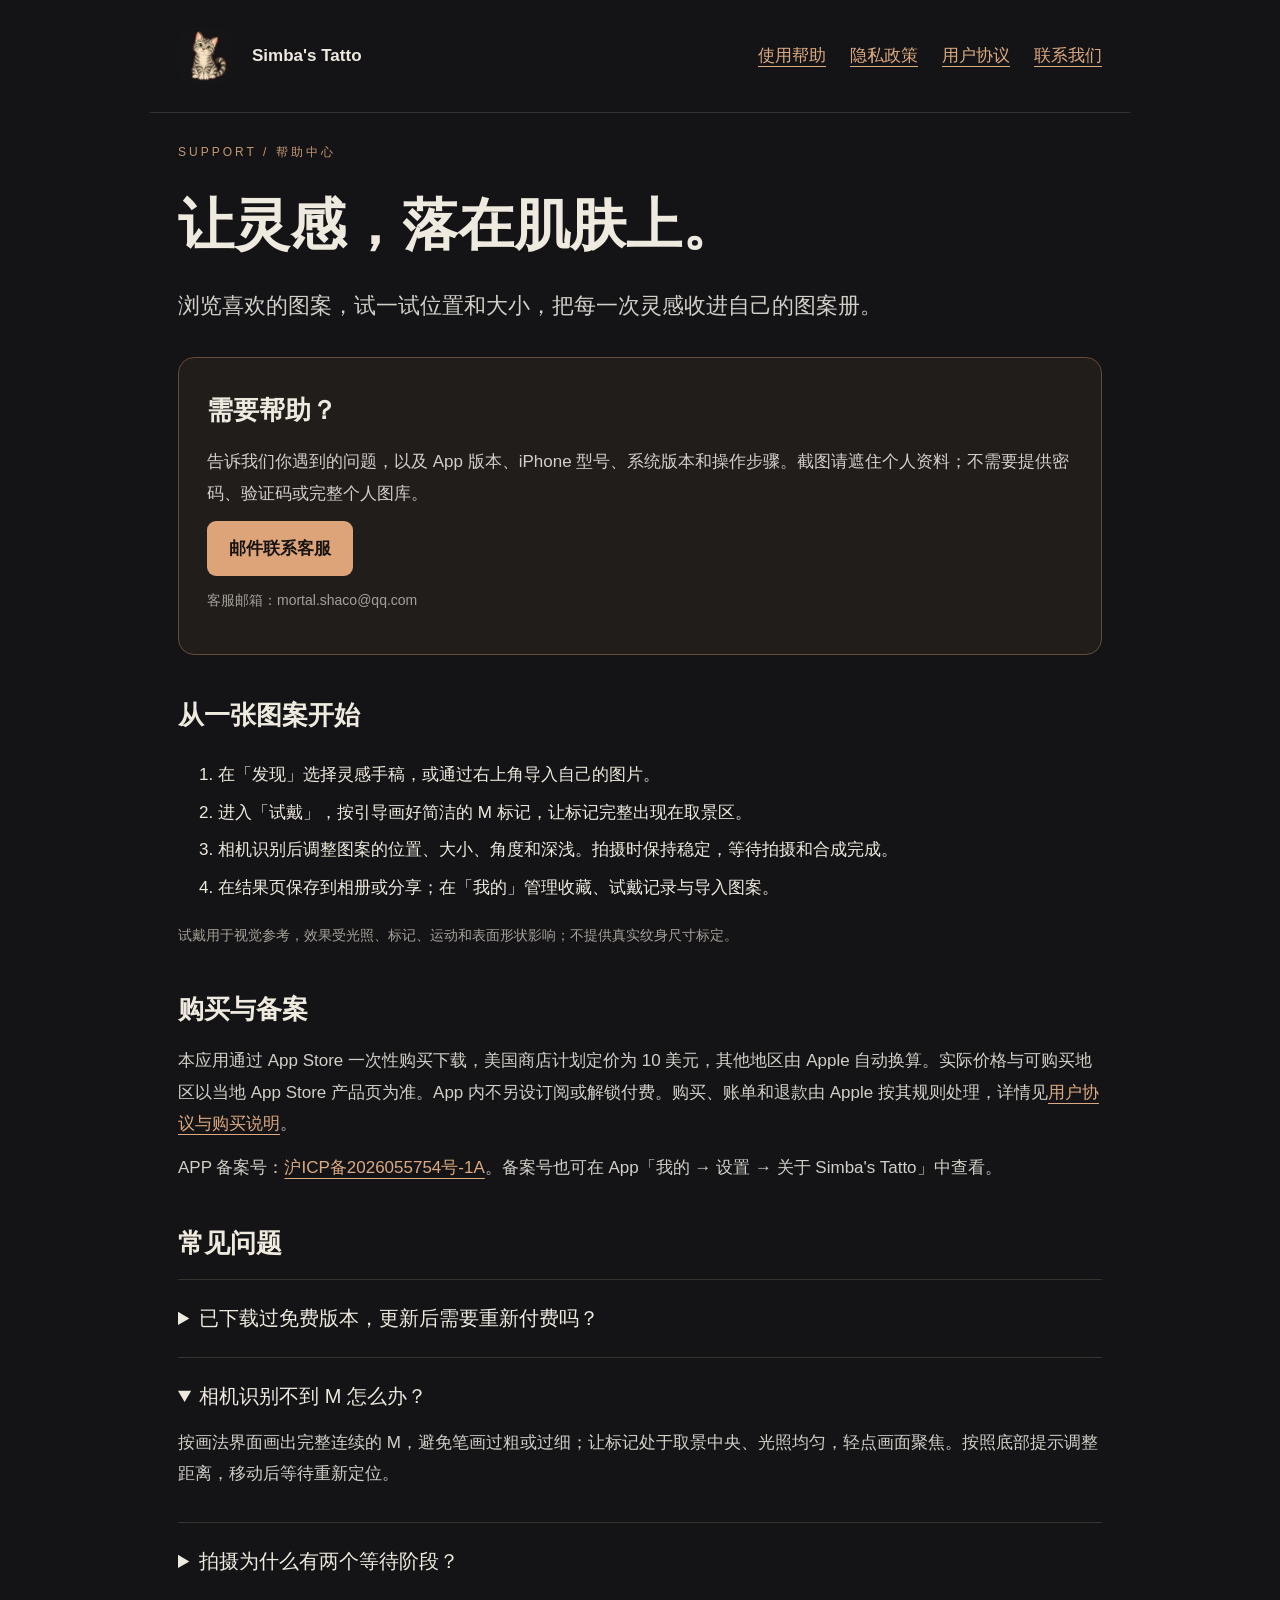
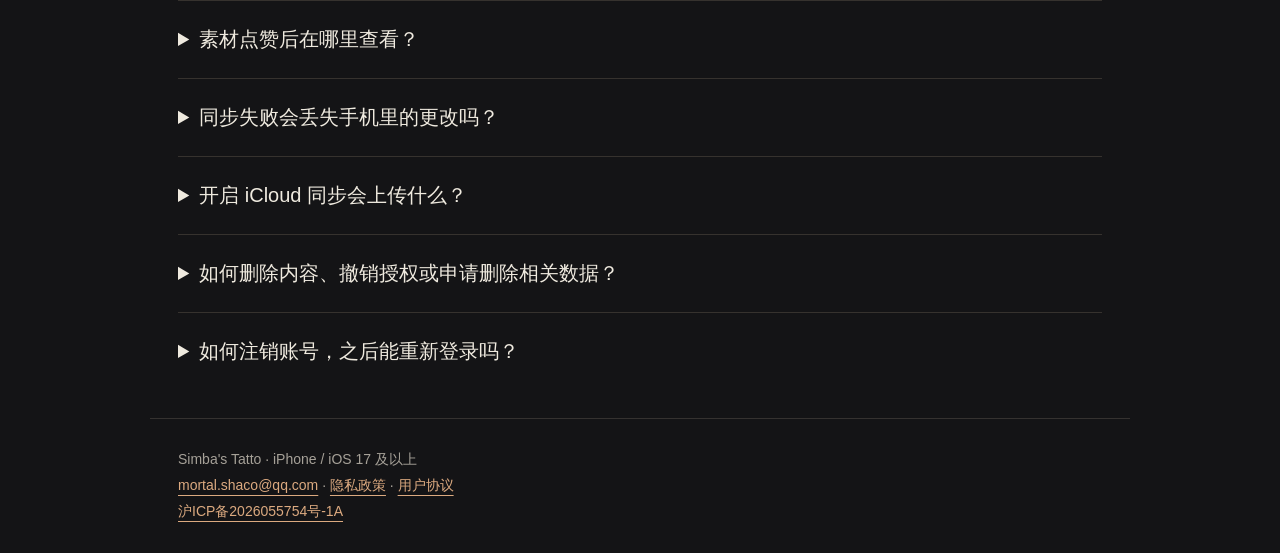
==== commit e8330cb0: "同步美元基准价与地区购买说明" ====
--- a/index.html
+++ b/index.html
@@ -4,7 +4,7 @@
 <main><div class="eyebrow">SUPPORT / 帮助中心</div><h1>让灵感，落在肌肤上。</h1><p class="lead">浏览喜欢的图案，试一试位置和大小，把每一次灵感收进自己的图案册。</p>
 <div class="contact"><h2 style="margin-top:0">需要帮助？</h2><p>告诉我们你遇到的问题，以及 App 版本、iPhone 型号、系统版本和操作步骤。截图请遮住个人资料；不需要提供密码、验证码或完整个人图库。</p><a class="button" href="mailto:mortal.shaco@qq.com?subject=Simba%27s%20Tatto%20使用反馈">邮件联系客服</a><p class="small">客服邮箱：mortal.shaco@qq.com</p></div>
 <h2>从一张图案开始</h2><ol><li>在「发现」选择灵感手稿，或通过右上角导入自己的图片。</li><li>进入「试戴」，按引导画好简洁的 M 标记，让标记完整出现在取景区。</li><li>相机识别后调整图案的位置、大小、角度和深浅。拍摄时保持稳定，等待拍摄和合成完成。</li><li>在结果页保存到相册或分享；在「我的」管理收藏、试戴记录与导入图案。</li></ol><p class="small">试戴用于视觉参考，效果受光照、标记、运动和表面形状影响；不提供真实纹身尺寸标定。</p>
-<h2>购买与备案</h2><p>本应用通过 App Store 一次性购买下载。价格与可购买地区以当地 App Store 产品页为准。App 内不另设订阅或解锁付费。购买、账单和退款由 Apple 按其规则处理，详情见<a href="terms.html">用户协议与购买说明</a>。</p><p>APP 备案号：<a href="https://beian.miit.gov.cn/" rel="noreferrer">沪ICP备2026055754号-1A</a>。备案号也可在 App「我的 → 设置 → 关于 Simba's Tatto」中查看。</p>
+<h2>购买与备案</h2><p>本应用通过 App Store 一次性购买下载，美国商店计划定价为 10 美元，其他地区由 Apple 自动换算。实际价格与可购买地区以当地 App Store 产品页为准。App 内不另设订阅或解锁付费。购买、账单和退款由 Apple 按其规则处理，详情见<a href="terms.html">用户协议与购买说明</a>。</p><p>APP 备案号：<a href="https://beian.miit.gov.cn/" rel="noreferrer">沪ICP备2026055754号-1A</a>。备案号也可在 App「我的 → 设置 → 关于 Simba's Tatto」中查看。</p>
 <h2>常见问题</h2><div class="faq">
 <details><summary>已下载过免费版本，更新后需要重新付费吗？</summary><p>已有下载记录的账号能否重新下载及其价格由 App Store 按该账号的购买记录和平台规则显示；应用内不另行收费，也不自行收取付款信息。请以 App Store 实际页面及 Apple 购买记录为准。</p></details>
 <details open><summary>相机识别不到 M 怎么办？</summary><p>按画法界面画出完整连续的 M，避免笔画过粗或过细；让标记处于取景中央、光照均匀，轻点画面聚焦。按照底部提示调整距离，移动后等待重新定位。</p></details>
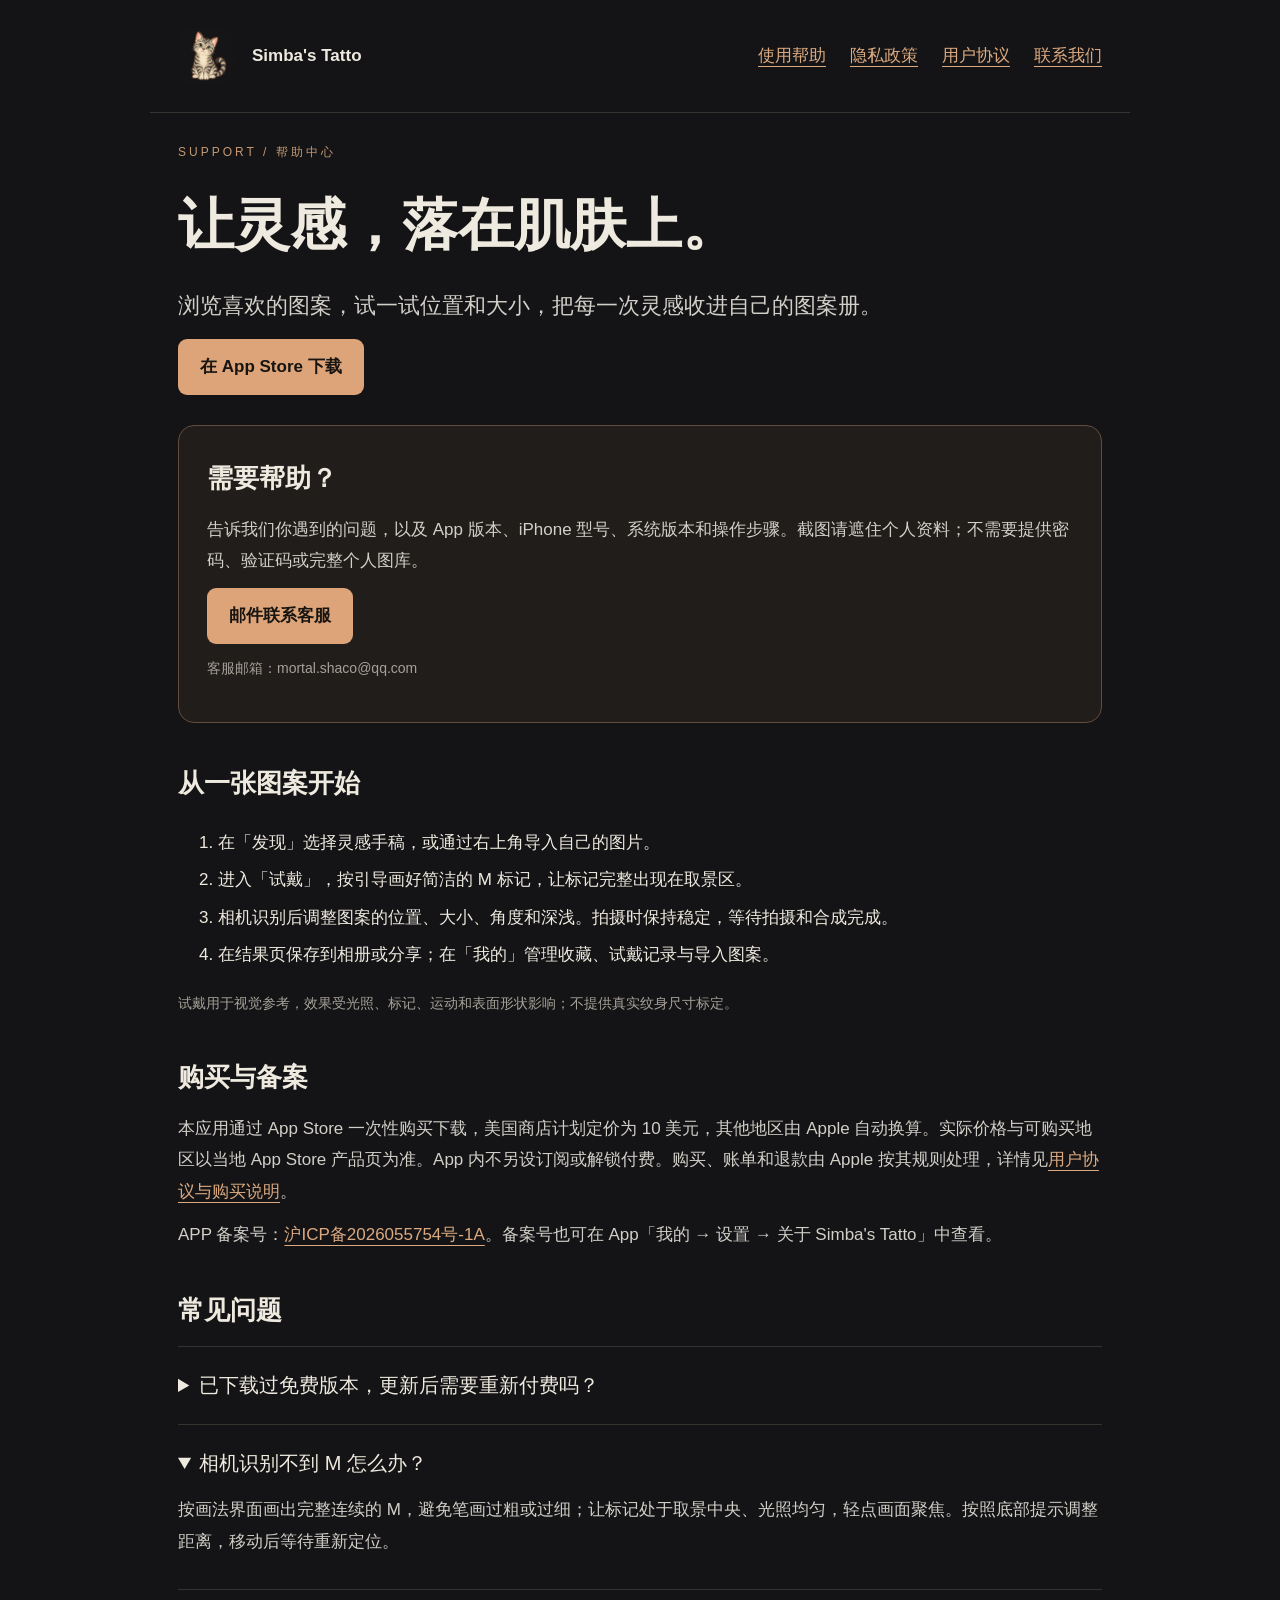
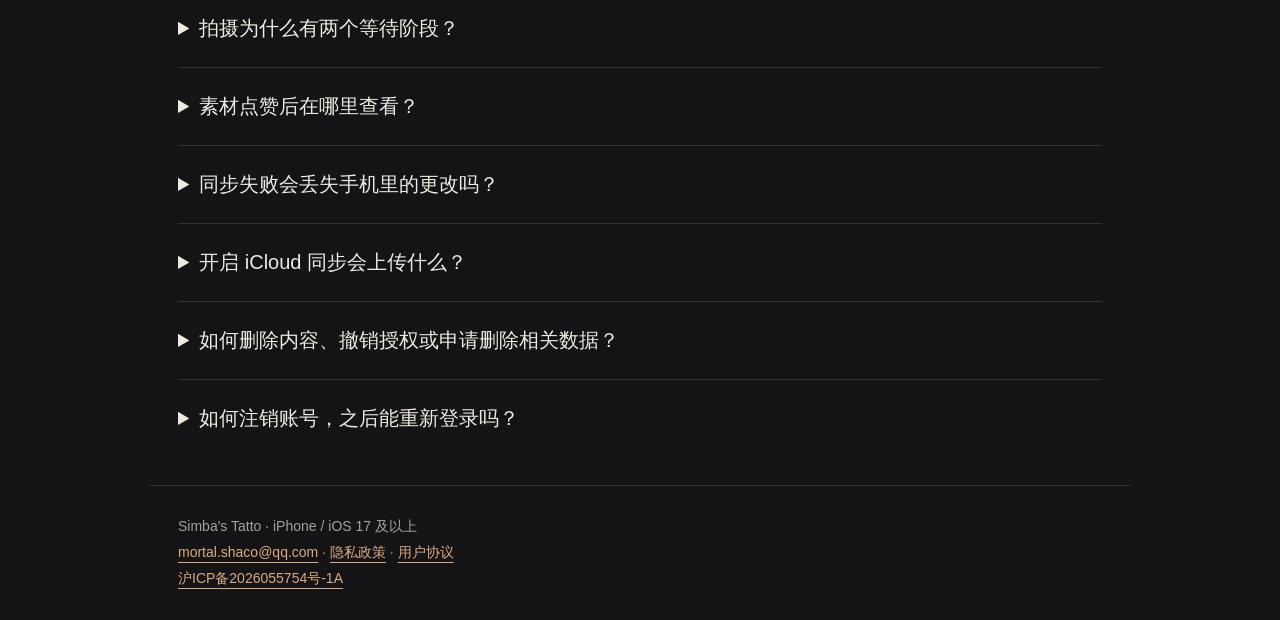
==== commit 3b0f8f8e: "在支持网站首页添加 App Store 下载入口" ====
--- a/index.html
+++ b/index.html
@@ -2,6 +2,7 @@
 <html lang="zh-CN"><head><meta charset="utf-8"><meta name="viewport" content="width=device-width,initial-scale=1"><title>使用帮助 · Simba's Tatto</title><meta name="description" content="Simba's Tatto 的试戴帮助、图案管理、同步说明与客服联系方式。"><link rel="stylesheet" href="style.css"><link rel="icon" href="assets/icon.png"></head><body>
 <header><img src="assets/icon.png" alt="Simba 狸花猫标志"><strong>Simba's Tatto</strong><nav aria-label="网站导航"><a href="index.html">使用帮助</a><a href="privacy.html">隐私政策</a><a href="terms.html">用户协议</a><a href="mailto:mortal.shaco@qq.com">联系我们</a></nav></header>
 <main><div class="eyebrow">SUPPORT / 帮助中心</div><h1>让灵感，落在肌肤上。</h1><p class="lead">浏览喜欢的图案，试一试位置和大小，把每一次灵感收进自己的图案册。</p>
+<a class="button" href="https://apps.apple.com/cn/app/simbas-tatto/id1471930254">在 App Store 下载</a>
 <div class="contact"><h2 style="margin-top:0">需要帮助？</h2><p>告诉我们你遇到的问题，以及 App 版本、iPhone 型号、系统版本和操作步骤。截图请遮住个人资料；不需要提供密码、验证码或完整个人图库。</p><a class="button" href="mailto:mortal.shaco@qq.com?subject=Simba%27s%20Tatto%20使用反馈">邮件联系客服</a><p class="small">客服邮箱：mortal.shaco@qq.com</p></div>
 <h2>从一张图案开始</h2><ol><li>在「发现」选择灵感手稿，或通过右上角导入自己的图片。</li><li>进入「试戴」，按引导画好简洁的 M 标记，让标记完整出现在取景区。</li><li>相机识别后调整图案的位置、大小、角度和深浅。拍摄时保持稳定，等待拍摄和合成完成。</li><li>在结果页保存到相册或分享；在「我的」管理收藏、试戴记录与导入图案。</li></ol><p class="small">试戴用于视觉参考，效果受光照、标记、运动和表面形状影响；不提供真实纹身尺寸标定。</p>
 <h2>购买与备案</h2><p>本应用通过 App Store 一次性购买下载，美国商店计划定价为 10 美元，其他地区由 Apple 自动换算。实际价格与可购买地区以当地 App Store 产品页为准。App 内不另设订阅或解锁付费。购买、账单和退款由 Apple 按其规则处理，详情见<a href="terms.html">用户协议与购买说明</a>。</p><p>APP 备案号：<a href="https://beian.miit.gov.cn/" rel="noreferrer">沪ICP备2026055754号-1A</a>。备案号也可在 App「我的 → 设置 → 关于 Simba's Tatto」中查看。</p>
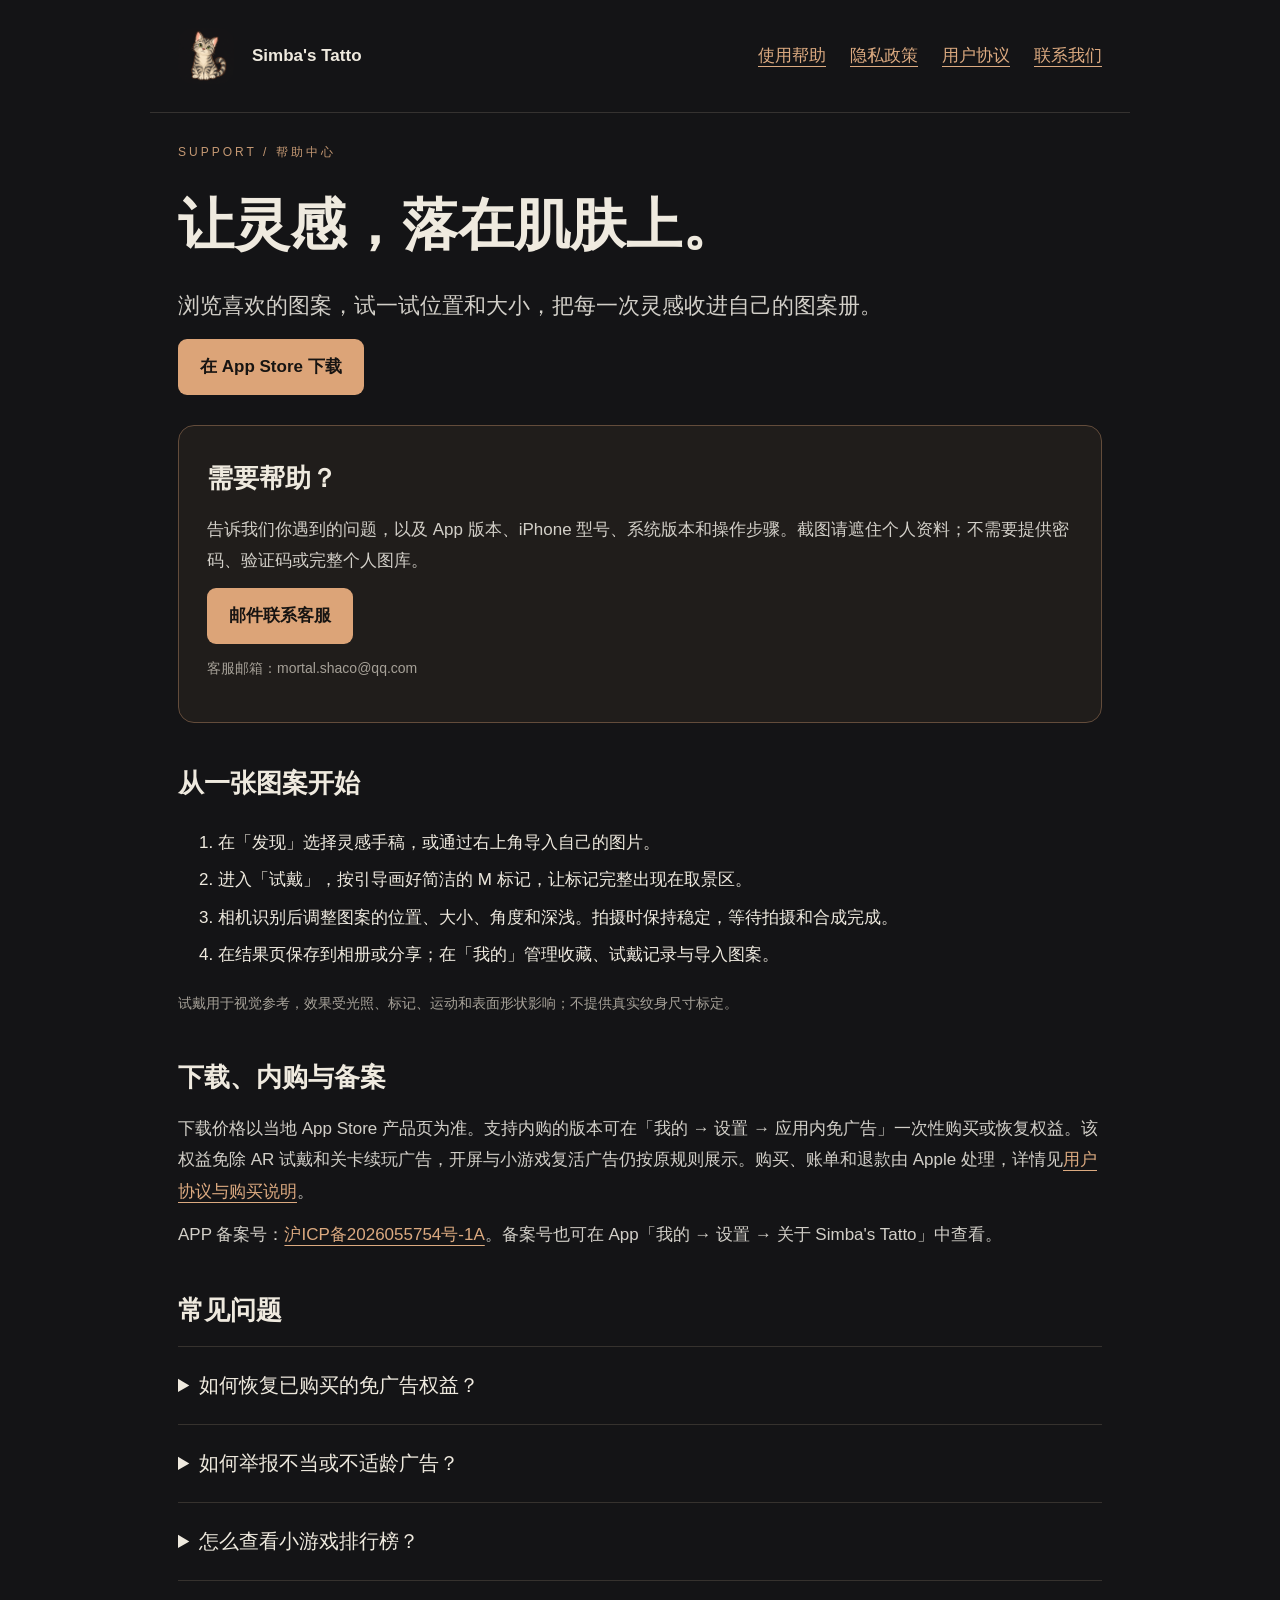
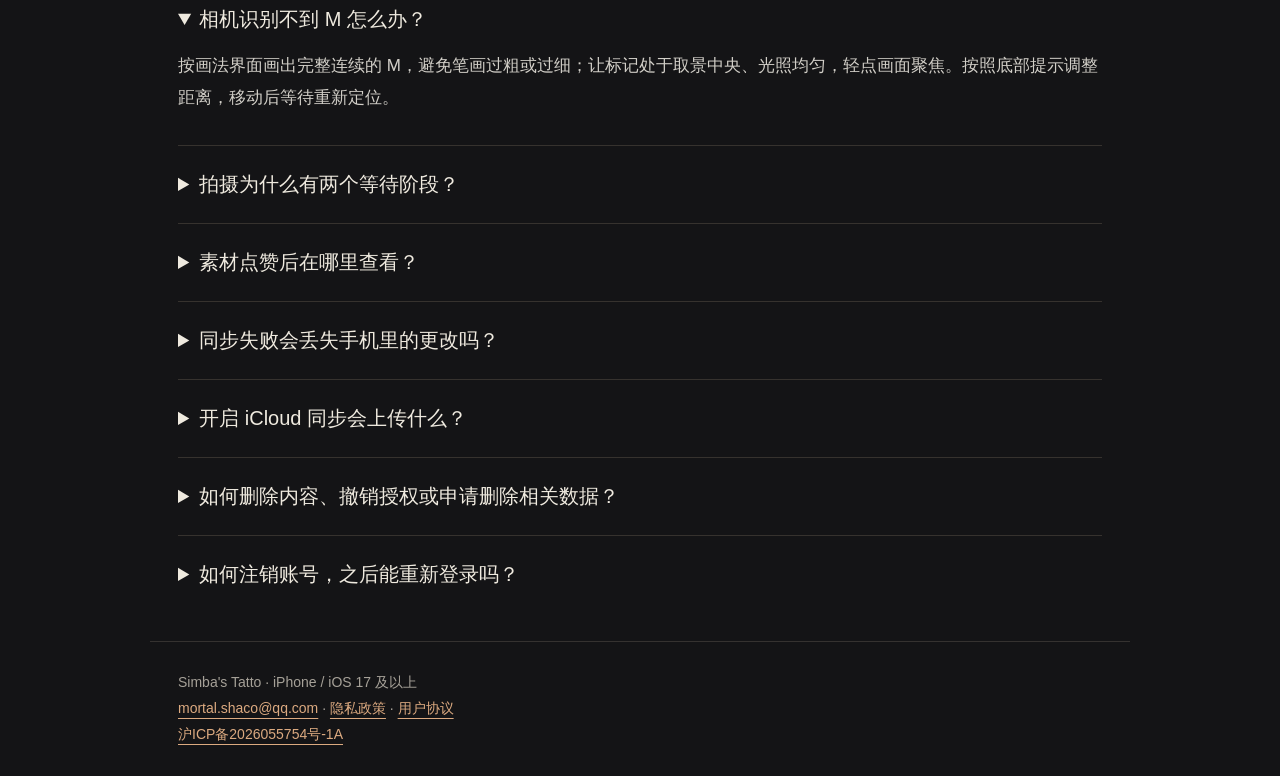
==== commit fe46ab4a: "更新广告、内购和排行榜帮助" ====
--- a/index.html
+++ b/index.html
@@ -5,9 +5,11 @@
 <a class="button" href="https://apps.apple.com/cn/app/simbas-tatto/id1471930254">在 App Store 下载</a>
 <div class="contact"><h2 style="margin-top:0">需要帮助？</h2><p>告诉我们你遇到的问题，以及 App 版本、iPhone 型号、系统版本和操作步骤。截图请遮住个人资料；不需要提供密码、验证码或完整个人图库。</p><a class="button" href="mailto:mortal.shaco@qq.com?subject=Simba%27s%20Tatto%20使用反馈">邮件联系客服</a><p class="small">客服邮箱：mortal.shaco@qq.com</p></div>
 <h2>从一张图案开始</h2><ol><li>在「发现」选择灵感手稿，或通过右上角导入自己的图片。</li><li>进入「试戴」，按引导画好简洁的 M 标记，让标记完整出现在取景区。</li><li>相机识别后调整图案的位置、大小、角度和深浅。拍摄时保持稳定，等待拍摄和合成完成。</li><li>在结果页保存到相册或分享；在「我的」管理收藏、试戴记录与导入图案。</li></ol><p class="small">试戴用于视觉参考，效果受光照、标记、运动和表面形状影响；不提供真实纹身尺寸标定。</p>
-<h2>购买与备案</h2><p>本应用通过 App Store 一次性购买下载，美国商店计划定价为 10 美元，其他地区由 Apple 自动换算。实际价格与可购买地区以当地 App Store 产品页为准。App 内不另设订阅或解锁付费。购买、账单和退款由 Apple 按其规则处理，详情见<a href="terms.html">用户协议与购买说明</a>。</p><p>APP 备案号：<a href="https://beian.miit.gov.cn/" rel="noreferrer">沪ICP备2026055754号-1A</a>。备案号也可在 App「我的 → 设置 → 关于 Simba's Tatto」中查看。</p>
+<h2>下载、内购与备案</h2><p>下载价格以当地 App Store 产品页为准。支持内购的版本可在「我的 → 设置 → 应用内免广告」一次性购买或恢复权益。该权益免除 AR 试戴和关卡续玩广告，开屏与小游戏复活广告仍按原规则展示。购买、账单和退款由 Apple 处理，详情见<a href="terms.html">用户协议与购买说明</a>。</p><p>APP 备案号：<a href="https://beian.miit.gov.cn/" rel="noreferrer">沪ICP备2026055754号-1A</a>。备案号也可在 App「我的 → 设置 → 关于 Simba's Tatto」中查看。</p>
 <h2>常见问题</h2><div class="faq">
-<details><summary>已下载过免费版本，更新后需要重新付费吗？</summary><p>已有下载记录的账号能否重新下载及其价格由 App Store 按该账号的购买记录和平台规则显示；应用内不另行收费，也不自行收取付款信息。请以 App Store 实际页面及 Apple 购买记录为准。</p></details>
+<details><summary>如何恢复已购买的免广告权益？</summary><p>在支持内购的版本中，使用购买时的 Apple 账户，进入「我的 → 设置 → 应用内免广告」，点「恢复购买」。价格与购买记录以 Apple 显示为准。</p></details>
+<details id="report-ad"><summary>如何举报不当或不适龄广告？</summary><p>在 App 进入「我的 → 设置 → 举报不当广告」，或<a href="mailto:mortal.shaco@qq.com?subject=Simba%27s%20Tatto%20广告举报">发送广告举报邮件</a>。请说明广告内容、出现时间和位置。截图请遮住个人资料。</p></details>
+<details><summary>怎么查看小游戏排行榜？</summary><p>在支持排行榜的版本中，从「我的」打开任一小游戏，点右上角「排行榜」并连接 Game Center。只有主动确认提交，才会公开你的 Game Center 昵称和积分。</p></details>
 <details open><summary>相机识别不到 M 怎么办？</summary><p>按画法界面画出完整连续的 M，避免笔画过粗或过细；让标记处于取景中央、光照均匀，轻点画面聚焦。按照底部提示调整距离，移动后等待重新定位。</p></details>
 <details><summary>拍摄为什么有两个等待阶段？</summary><p>「拍摄中」会取三张照片，请保持手机和标记稳定；「合成中」会处理图案效果。完成后进入结果页；如果出现失败提示，按提示重试。</p></details>
 <details><summary>素材点赞后在哪里查看？</summary><p>点赞成功的素材会进入「我的 → 收藏图案」，与灵感手稿收藏一起展示。「我的图案」只显示你主动导入的图片。</p></details>
